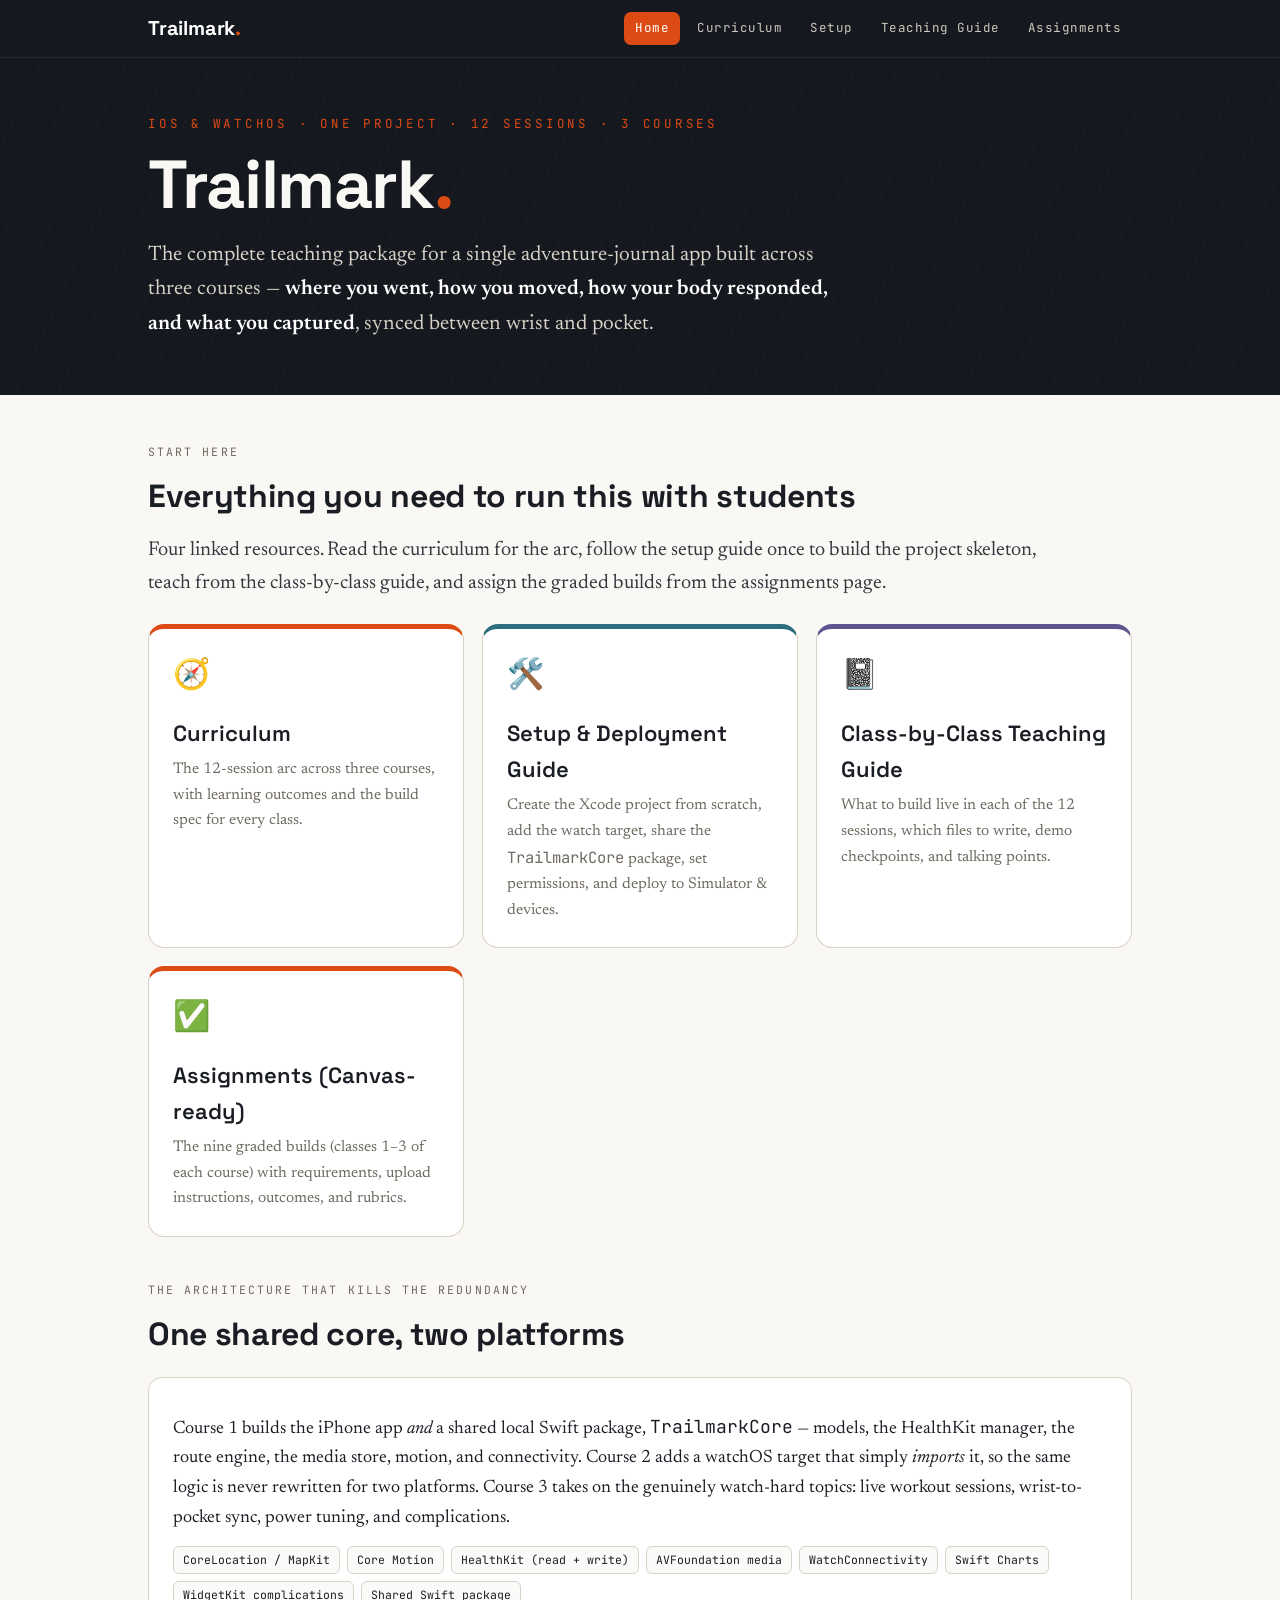
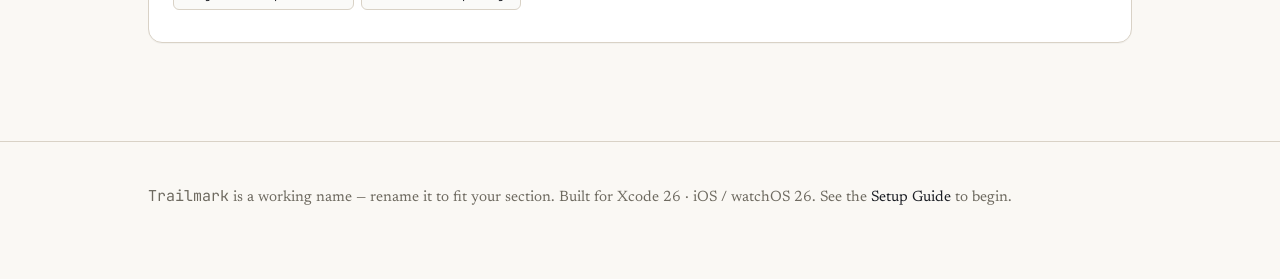
==== Docs/index.html @ 47f8f642 "Initial Set up" ====
<!DOCTYPE html>
<html lang="en">
<head>
<meta charset="UTF-8">
<meta name="viewport" content="width=device-width, initial-scale=1.0">
<title>Trailmark — Course Hub</title>
<link rel="preconnect" href="https://fonts.googleapis.com">
<link rel="preconnect" href="https://fonts.gstatic.com" crossorigin>
<link href="https://fonts.googleapis.com/css2?family=Space+Grotesk:wght@400;500;600;700&family=Newsreader:opsz,wght@6..72,400;6..72,500;6..72,600&family=JetBrains+Mono:wght@400;500;600&display=swap" rel="stylesheet">
<link rel="stylesheet" href="assets/site.css">
</head>
<body>

<nav class="topnav">
  <div class="inner">
    <a class="brand" href="index.html">Trailmark<span>.</span></a>
    <div class="links">
      <a href="index.html" class="active">Home</a>
      <a href="trailmark-curriculum.html">Curriculum</a>
      <a href="setup-guide.html">Setup</a>
      <a href="teaching-guide.html">Teaching Guide</a>
      <a href="assignments.html">Assignments</a>
    </div>
  </div>
</nav>

<header class="hero">
  <div class="wrap">
    <p class="eyebrow">iOS &amp; watchOS · One project · 12 sessions · 3 courses</p>
    <h1>Trailmark<span class="dot">.</span></h1>
    <p class="pitch">The complete teaching package for a single adventure-journal app built across three courses — <b>where you went, how you moved, how your body responded, and what you captured</b>, synced between wrist and pocket.</p>
  </div>
</header>

<main>
  <div class="wrap">
    <section>
      <p class="kicker">Start here</p>
      <h2 class="sec">Everything you need to run this with students</h2>
      <p class="lead">Four linked resources. Read the curriculum for the arc, follow the setup guide once to build the project skeleton, teach from the class-by-class guide, and assign the graded builds from the assignments page.</p>

      <div class="hubgrid">
        <a class="hubcard c1" href="trailmark-curriculum.html">
          <div class="ic">🧭</div>
          <h3>Curriculum</h3>
          <p>The 12-session arc across three courses, with learning outcomes and the build spec for every class.</p>
        </a>
        <a class="hubcard c2" href="setup-guide.html">
          <div class="ic">🛠️</div>
          <h3>Setup &amp; Deployment Guide</h3>
          <p>Create the Xcode project from scratch, add the watch target, share the <span class="mono">TrailmarkCore</span> package, set permissions, and deploy to Simulator &amp; devices.</p>
        </a>
        <a class="hubcard c3" href="teaching-guide.html">
          <div class="ic">📓</div>
          <h3>Class-by-Class Teaching Guide</h3>
          <p>What to build live in each of the 12 sessions, which files to write, demo checkpoints, and talking points.</p>
        </a>
        <a class="hubcard c1" href="assignments.html">
          <div class="ic">✅</div>
          <h3>Assignments (Canvas-ready)</h3>
          <p>The nine graded builds (classes 1–3 of each course) with requirements, upload instructions, outcomes, and rubrics.</p>
        </a>
      </div>
    </section>

    <section>
      <p class="kicker">The architecture that kills the redundancy</p>
      <h2 class="sec">One shared core, two platforms</h2>
      <div class="card">
        <p>Course 1 builds the iPhone app <em>and</em> a shared local Swift package, <span class="mono">TrailmarkCore</span> — models, the HealthKit manager, the route engine, the media store, motion, and connectivity. Course 2 adds a watchOS target that simply <em>imports</em> it, so the same logic is never rewritten for two platforms. Course 3 takes on the genuinely watch-hard topics: live workout sessions, wrist-to-pocket sync, power tuning, and complications.</p>
        <div class="chips">
          <span class="chip">CoreLocation / MapKit</span>
          <span class="chip">Core Motion</span>
          <span class="chip">HealthKit (read + write)</span>
          <span class="chip">AVFoundation media</span>
          <span class="chip">WatchConnectivity</span>
          <span class="chip">Swift Charts</span>
          <span class="chip">WidgetKit complications</span>
          <span class="chip">Shared Swift package</span>
        </div>
      </div>
    </section>
  </div>
</main>

<footer>
  <div class="wrap">
    <p><span class="mono">Trailmark</span> is a working name — rename it to fit your section. Built for Xcode 26 · iOS / watchOS 26. See the <a href="setup-guide.html">Setup Guide</a> to begin.</p>
  </div>
</footer>

</body>
</html>
---- Docs/assets/site.css ----
/* ============================================================
   Trailmark course site — shared styles
   Palette + type mirror trailmark-curriculum.html so every page
   feels like one cohesive courseware site.
   ============================================================ */

:root{
  --ink:#1A1D23;
  --paper:#FAF8F4;
  --panel:#15181E;
  --hair:#D9D2C6;
  --muted:#6E6A60;
  --c1:#DD4B14;   /* iOS foundation — trail blaze orange */
  --c2:#2D6E7E;   /* watchOS — instrument teal */
  --c3:#5E548E;   /* intermediate — deep indigo */
  --c1-soft:#FBEAE1;
  --c2-soft:#E2EEF0;
  --c3-soft:#EAE7F2;
  --ok:#2E7D55;
  --warn:#B26B00;
  --bad:#B23A2E;
}

*{box-sizing:border-box}
html{scroll-behavior:smooth}
body{
  margin:0;
  background:var(--paper);
  color:var(--ink);
  font-family:"Newsreader",Georgia,serif;
  font-size:18px;
  line-height:1.65;
  -webkit-font-smoothing:antialiased;
}
.wrap{max-width:1040px;margin:0 auto;padding:0 28px}
.mono{font-family:"JetBrains Mono",monospace}
.disp{font-family:"Space Grotesk",sans-serif}
a{color:var(--c2);text-decoration:none}
a:hover{text-decoration:underline}

/* ---------- TOP NAV ---------- */
.topnav{
  position:sticky;top:0;z-index:50;
  background:var(--panel);color:var(--paper);
  border-bottom:1px solid rgba(255,255,255,.08);
}
.topnav .inner{
  max-width:1040px;margin:0 auto;padding:12px 28px;
  display:flex;align-items:center;gap:20px;flex-wrap:wrap;
}
.topnav .brand{
  font-family:"Space Grotesk",sans-serif;font-weight:700;font-size:20px;
  color:#fff;text-decoration:none;letter-spacing:-.01em;
}
.topnav .brand span{color:var(--c1)}
.topnav .links{display:flex;gap:6px;flex-wrap:wrap;margin-left:auto}
.topnav .links a{
  font-family:"JetBrains Mono",monospace;font-size:12.5px;letter-spacing:.04em;
  color:#CFCABF;text-decoration:none;padding:6px 11px;border-radius:7px;
}
.topnav .links a:hover{background:rgba(255,255,255,.08);color:#fff}
.topnav .links a.active{background:var(--c1);color:#fff}

/* ---------- HERO ---------- */
header.hero{
  background:var(--panel);color:var(--paper);
  padding:56px 0 52px;position:relative;overflow:hidden;
}
header.hero::before{
  content:"";position:absolute;inset:0;
  background:repeating-linear-gradient(115deg, transparent 0 38px, rgba(255,255,255,.025) 38px 39px);
  pointer-events:none;
}
.eyebrow{
  font-family:"JetBrains Mono",monospace;font-size:12.5px;letter-spacing:.22em;
  text-transform:uppercase;color:var(--c1);margin:0 0 16px;
}
.hero h1{
  font-family:"Space Grotesk",sans-serif;font-weight:700;
  font-size:clamp(36px,6.5vw,68px);line-height:1;letter-spacing:-.02em;margin:0;
}
.hero h1 .dot{color:var(--c1)}
.hero .pitch{font-size:clamp(18px,2.2vw,21px);max-width:34em;margin:20px 0 0;color:#D8D3C8}
.hero .pitch b{color:#fff;font-weight:600}

/* ---------- SECTIONS ---------- */
main{padding:48px 0 24px}
section{margin:0 0 44px}
h2.sec{
  font-family:"Space Grotesk",sans-serif;font-weight:700;
  font-size:clamp(24px,3.4vw,32px);letter-spacing:-.01em;margin:0 0 6px;
  scroll-margin-top:80px;
}
.kicker{
  font-family:"JetBrains Mono",monospace;font-size:11.5px;letter-spacing:.18em;
  text-transform:uppercase;color:var(--muted);margin:0 0 8px;
}
h3{font-family:"Space Grotesk",sans-serif;font-weight:600;font-size:22px;margin:30px 0 10px;scroll-margin-top:80px}
h4{font-family:"Space Grotesk",sans-serif;font-weight:600;font-size:18px;margin:22px 0 8px}
p{margin:12px 0}
.lead{font-size:20px;color:#34373E;max-width:46em}

/* ---------- STEPS ---------- */
ol.steps{counter-reset:step;list-style:none;margin:18px 0;padding:0}
ol.steps>li{
  position:relative;padding:2px 0 18px 52px;margin:0;
  border-left:2px solid var(--hair);margin-left:16px;
}
ol.steps>li:last-child{border-left-color:transparent}
ol.steps>li::before{
  counter-increment:step;content:counter(step);
  position:absolute;left:-16px;top:0;width:32px;height:32px;border-radius:50%;
  background:var(--ink);color:#fff;font-family:"Space Grotesk",sans-serif;font-weight:700;
  font-size:14px;display:flex;align-items:center;justify-content:center;
}
ol.steps>li .st{font-family:"Space Grotesk",sans-serif;font-weight:600;font-size:17px;display:block;margin-bottom:3px}

/* ---------- CARDS ---------- */
.card{
  background:#fff;border:1px solid var(--hair);border-radius:14px;
  padding:22px 24px;margin:16px 0;box-shadow:0 1px 0 rgba(26,29,35,.03);
}
.card.c1{border-top:4px solid var(--c1)}
.card.c2{border-top:4px solid var(--c2)}
.card.c3{border-top:4px solid var(--c3)}
.card h3:first-child,.card h4:first-child{margin-top:0}

.grid{display:grid;grid-template-columns:repeat(auto-fit,minmax(260px,1fr));gap:16px;margin:18px 0}

/* tag chips */
.chips{display:flex;flex-wrap:wrap;gap:7px;margin:10px 0}
.chip{
  font-family:"JetBrains Mono",monospace;font-size:11.5px;
  border:1px solid var(--hair);border-radius:6px;padding:4px 9px;background:#FAFAF8;color:var(--ink);
}
.badge{
  display:inline-block;font-family:"JetBrains Mono",monospace;font-size:11px;font-weight:600;
  letter-spacing:.12em;text-transform:uppercase;padding:4px 10px;border-radius:999px;color:#fff;
}
.badge.c1{background:var(--c1)} .badge.c2{background:var(--c2)} .badge.c3{background:var(--c3)}

/* ---------- CALLOUTS ---------- */
.note{border-radius:10px;padding:14px 18px;margin:16px 0;border:1px solid var(--hair);font-size:16px}
.note .t{font-family:"Space Grotesk",sans-serif;font-weight:600;display:block;margin-bottom:4px}
.note.info{background:#EEF4F5;border-color:#CFE0E3}
.note.tip{background:var(--c1-soft);border-color:#F2C9B5}
.note.warn{background:#FBF1DD;border-color:#EAD3A0}
.note.warn .t{color:var(--warn)}

/* ---------- CODE ---------- */
pre,code{font-family:"JetBrains Mono",monospace}
code{font-size:.86em;background:rgba(45,110,126,.12);color:#16414A;padding:2px 6px;border-radius:4px}
pre{
  background:var(--panel);color:#E7E3D9;border-radius:12px;padding:16px 18px;overflow:auto;
  font-size:13.5px;line-height:1.55;margin:16px 0;
}
pre code{background:none;color:inherit;padding:0;font-size:inherit}

/* ---------- TABLES ---------- */
table{width:100%;border-collapse:collapse;margin:16px 0;font-size:15.5px;background:#fff}
th,td{text-align:left;padding:10px 12px;border-bottom:1px solid var(--hair);vertical-align:top}
th{font-family:"Space Grotesk",sans-serif;font-weight:600;background:#F3F1EC}
td .mono{font-size:13px}
.yes{color:var(--ok);font-weight:600}
.maybe{color:var(--warn);font-weight:600}
.no{color:var(--bad);font-weight:600}

/* ---------- LISTS ---------- */
ul.out{margin:10px 0;padding-left:0;list-style:none}
ul.out li{position:relative;padding-left:24px;margin:8px 0}
ul.out li::before{content:"";position:absolute;left:4px;top:11px;width:8px;height:8px;border-radius:2px;background:var(--c2)}
.c1 ul.out li::before{background:var(--c1)}
.c2 ul.out li::before{background:var(--c2)}
.c3 ul.out li::before{background:var(--c3)}

/* outcome / rubric blocks */
.kv{display:grid;grid-template-columns:160px 1fr;gap:8px 18px;margin:14px 0}
.kv dt{font-family:"JetBrains Mono",monospace;font-size:12px;letter-spacing:.06em;text-transform:uppercase;color:var(--muted);padding-top:3px}
.kv dd{margin:0}

/* ---------- FOOTER ---------- */
footer{border-top:1px solid var(--hair);padding:30px 0 56px;color:var(--muted);font-size:15px;margin-top:30px}
footer a{color:var(--ink)}

/* ---------- HUB CARDS ---------- */
.hubgrid{display:grid;grid-template-columns:repeat(auto-fit,minmax(280px,1fr));gap:18px;margin:24px 0}
.hubcard{
  display:block;background:#fff;border:1px solid var(--hair);border-radius:16px;padding:24px;
  color:var(--ink);text-decoration:none;transition:transform .12s ease,box-shadow .12s ease;
}
.hubcard:hover{transform:translateY(-3px);box-shadow:0 10px 30px rgba(26,29,35,.08);text-decoration:none}
.hubcard .ic{font-size:30px}
.hubcard h3{margin:12px 0 6px}
.hubcard p{color:var(--muted);font-size:15.5px;margin:0}
.hubcard.c1{border-top:5px solid var(--c1)}
.hubcard.c2{border-top:5px solid var(--c2)}
.hubcard.c3{border-top:5px solid var(--c3)}

@media print{
  .topnav{position:static}
  .hubcard,.card{box-shadow:none}
  a{color:var(--ink)}
}
@media (prefers-reduced-motion: reduce){html{scroll-behavior:auto}.hubcard:hover{transform:none}}
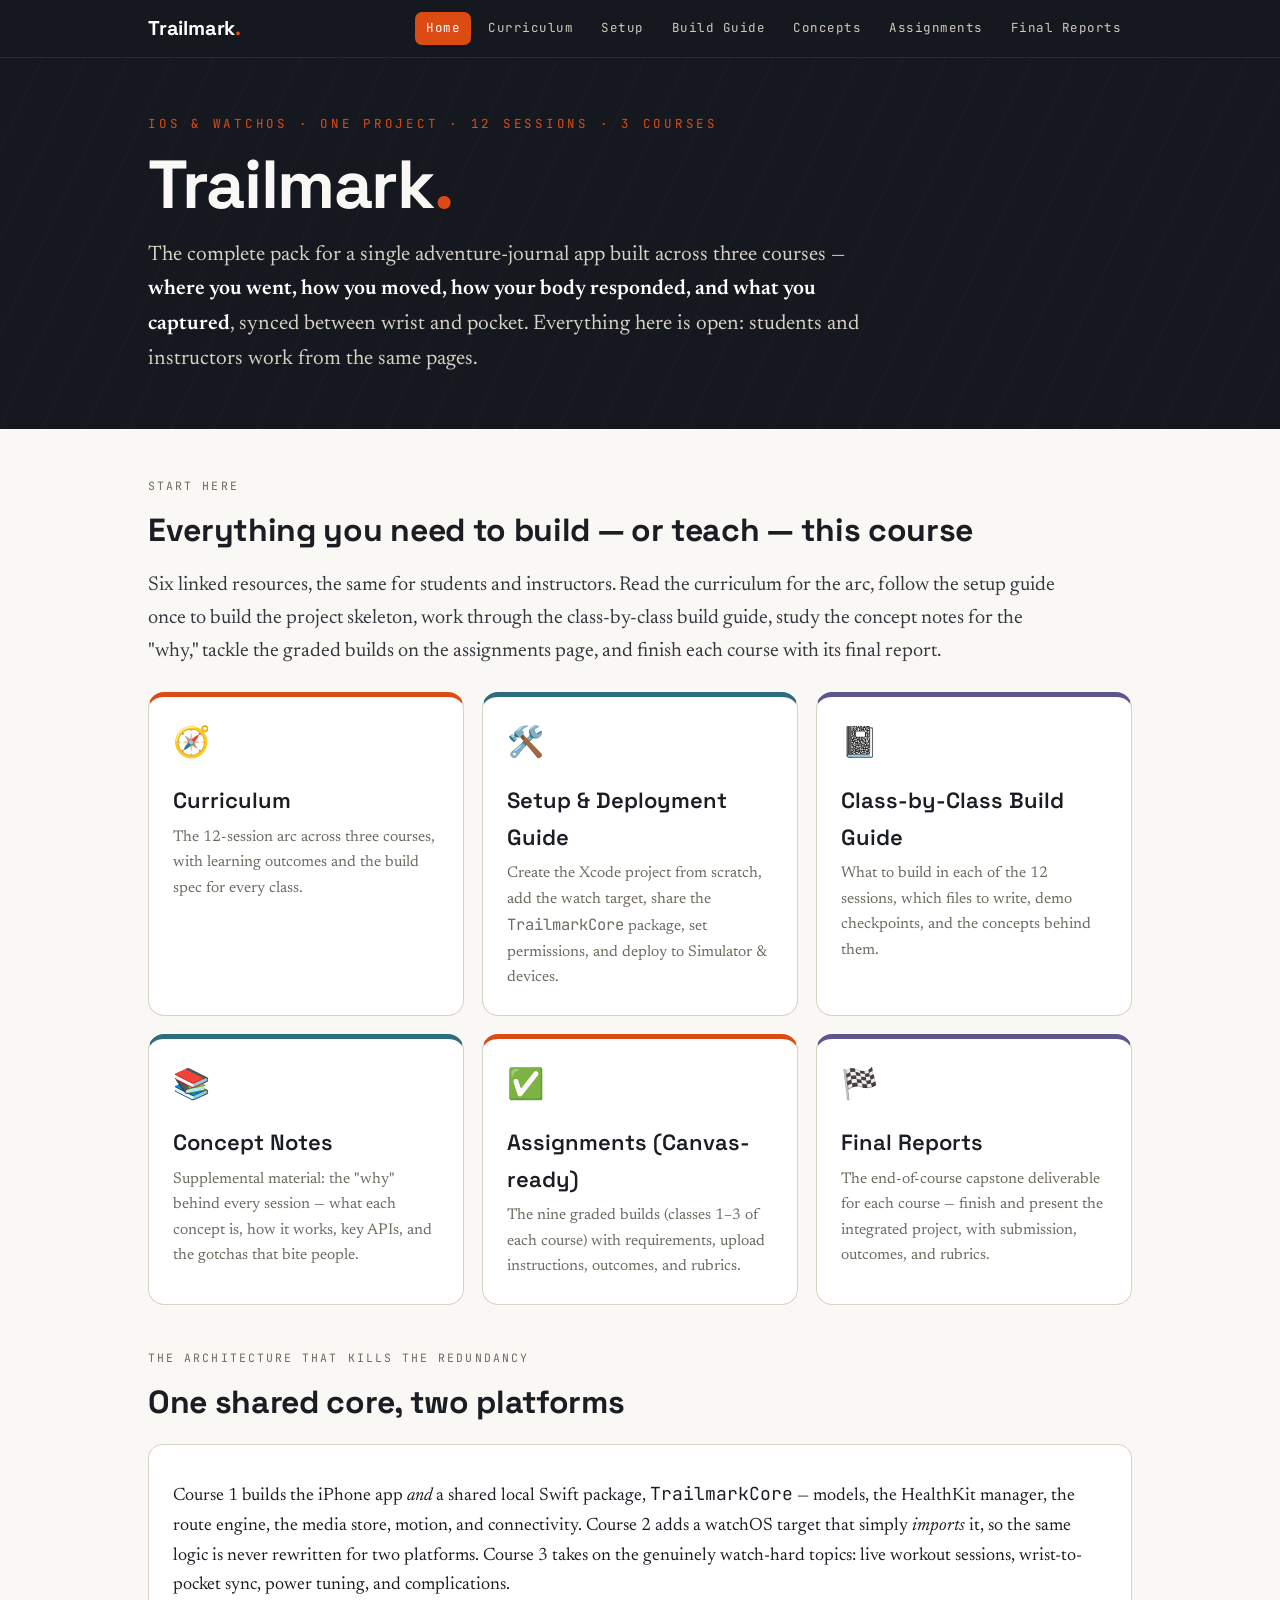
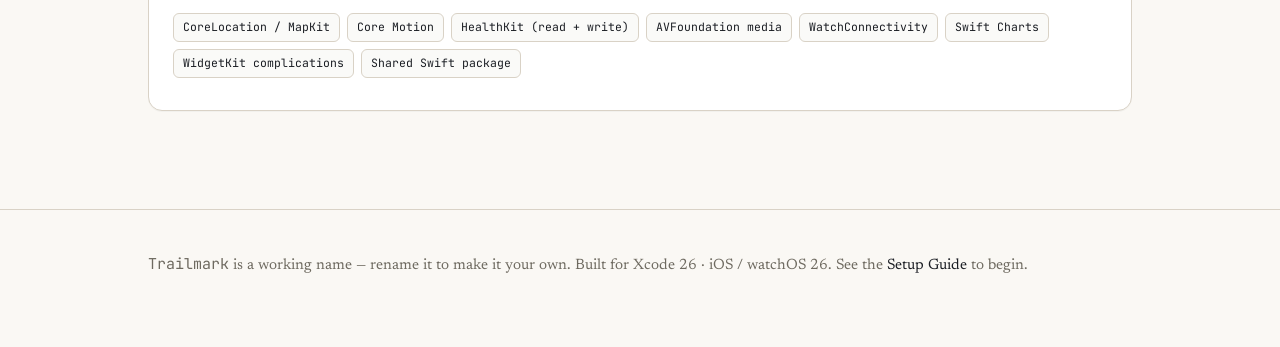
==== commit 65d2ccde: "updated docs" ====
--- a/Docs/index.html
+++ b/Docs/index.html
@@ -18,8 +18,10 @@
       <a href="index.html" class="active">Home</a>
       <a href="trailmark-curriculum.html">Curriculum</a>
       <a href="setup-guide.html">Setup</a>
-      <a href="teaching-guide.html">Teaching Guide</a>
+      <a href="teaching-guide.html">Build Guide</a>
+      <a href="concepts.html">Concepts</a>
       <a href="assignments.html">Assignments</a>
+      <a href="final-reports.html">Final Reports</a>
     </div>
   </div>
 </nav>
@@ -28,7 +30,7 @@
   <div class="wrap">
     <p class="eyebrow">iOS &amp; watchOS · One project · 12 sessions · 3 courses</p>
     <h1>Trailmark<span class="dot">.</span></h1>
-    <p class="pitch">The complete teaching package for a single adventure-journal app built across three courses — <b>where you went, how you moved, how your body responded, and what you captured</b>, synced between wrist and pocket.</p>
+    <p class="pitch">The complete pack for a single adventure-journal app built across three courses — <b>where you went, how you moved, how your body responded, and what you captured</b>, synced between wrist and pocket. Everything here is open: students and instructors work from the same pages.</p>
   </div>
 </header>
 
@@ -36,8 +38,8 @@
   <div class="wrap">
     <section>
       <p class="kicker">Start here</p>
-      <h2 class="sec">Everything you need to run this with students</h2>
-      <p class="lead">Four linked resources. Read the curriculum for the arc, follow the setup guide once to build the project skeleton, teach from the class-by-class guide, and assign the graded builds from the assignments page.</p>
+      <h2 class="sec">Everything you need to build — or teach — this course</h2>
+      <p class="lead">Six linked resources, the same for students and instructors. Read the curriculum for the arc, follow the setup guide once to build the project skeleton, work through the class-by-class build guide, study the concept notes for the "why," tackle the graded builds on the assignments page, and finish each course with its final report.</p>
 
       <div class="hubgrid">
         <a class="hubcard c1" href="trailmark-curriculum.html">
@@ -52,13 +54,23 @@
         </a>
         <a class="hubcard c3" href="teaching-guide.html">
           <div class="ic">📓</div>
-          <h3>Class-by-Class Teaching Guide</h3>
-          <p>What to build live in each of the 12 sessions, which files to write, demo checkpoints, and talking points.</p>
+          <h3>Class-by-Class Build Guide</h3>
+          <p>What to build in each of the 12 sessions, which files to write, demo checkpoints, and the concepts behind them.</p>
+        </a>
+        <a class="hubcard c2" href="concepts.html">
+          <div class="ic">📚</div>
+          <h3>Concept Notes</h3>
+          <p>Supplemental material: the "why" behind every session — what each concept is, how it works, key APIs, and the gotchas that bite people.</p>
         </a>
         <a class="hubcard c1" href="assignments.html">
           <div class="ic">✅</div>
           <h3>Assignments (Canvas-ready)</h3>
           <p>The nine graded builds (classes 1–3 of each course) with requirements, upload instructions, outcomes, and rubrics.</p>
+        </a>
+        <a class="hubcard c3" href="final-reports.html">
+          <div class="ic">🏁</div>
+          <h3>Final Reports</h3>
+          <p>The end-of-course capstone deliverable for each course — finish and present the integrated project, with submission, outcomes, and rubrics.</p>
         </a>
       </div>
     </section>
@@ -85,7 +97,7 @@
 
 <footer>
   <div class="wrap">
-    <p><span class="mono">Trailmark</span> is a working name — rename it to fit your section. Built for Xcode 26 · iOS / watchOS 26. See the <a href="setup-guide.html">Setup Guide</a> to begin.</p>
+    <p><span class="mono">Trailmark</span> is a working name — rename it to make it your own. Built for Xcode 26 · iOS / watchOS 26. See the <a href="setup-guide.html">Setup Guide</a> to begin.</p>
   </div>
 </footer>
 
